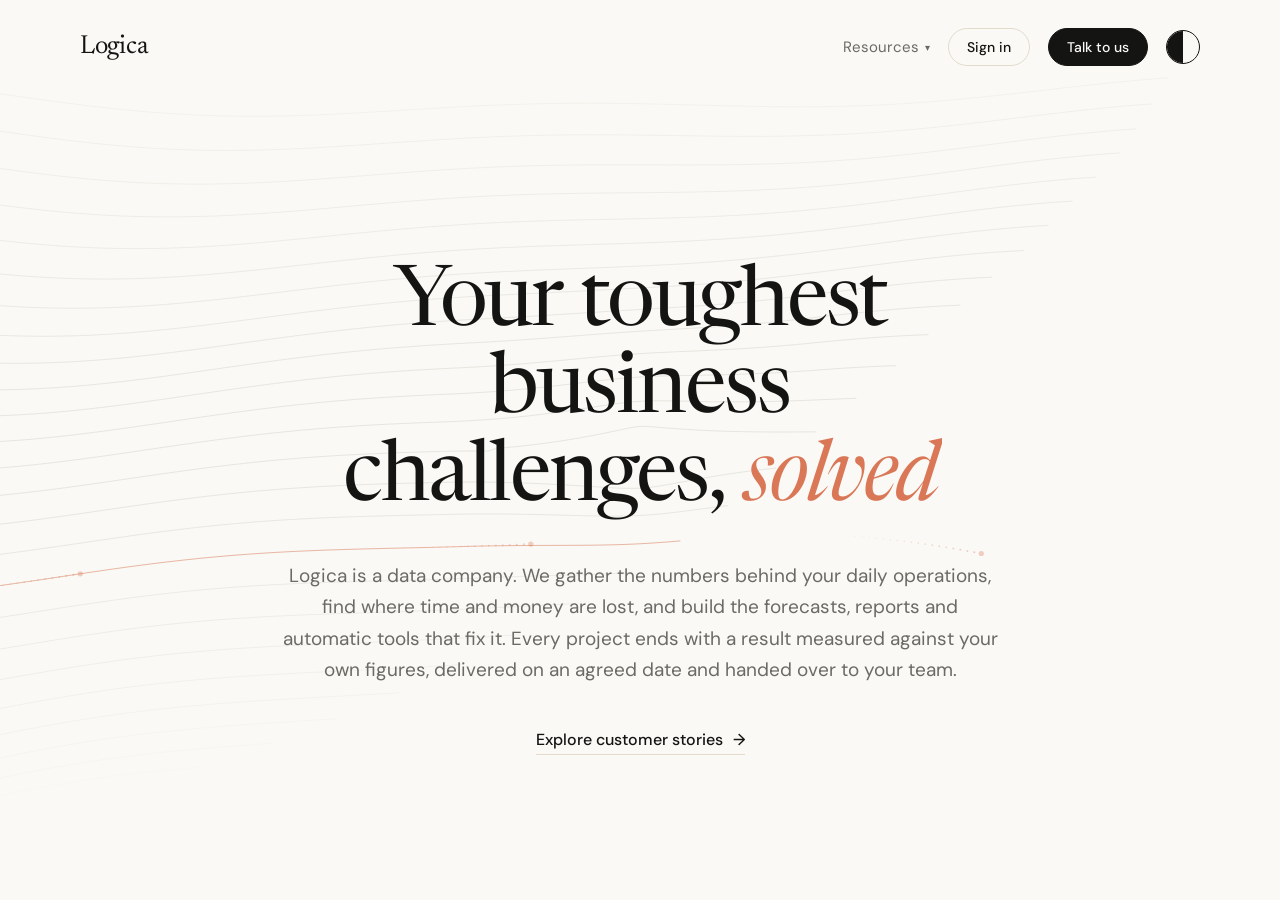
==== logica.html @ 99fadfc4 "temp" ====
<!doctype html><html><head><meta charset=utf8><meta name=viewport content="width=device-width,initial-scale=1,viewport-fit=cover"><style>:root{color-scheme:light;box-sizing:border-box;padding-top:env(safe-area-inset-top,0px);padding-bottom:env(safe-area-inset-bottom,0px)}html{scroll-padding-top:env(safe-area-inset-top,0px)}body{margin:0;padding:0;font:14px -apple-system,BlinkMacSystemFont,sans-serif;background:#fff;color:#000}img{max-width:100%}[hidden]:not([hidden=until-found i]){display:none!important}</style></head><body>
<title>Logica</title>
<meta name="claude:viewport-fit-sides" content="cover">
<link rel="stylesheet" href="https://fonts.googleapis.com/css2?family=DM+Sans:wght@400;500&family=Newsreader:ital,opsz,wght@0,6..72,400;1,6..72,400&display=swap">
<style>
/* Layout: quiet nav, three hash views (home, stories, resources), shared detail modal and contact modal over a wave-line canvas. */
:root{
  --bg:#faf9f5; --fg:#141413; --muted:#6b6a64; --line:#e3dacc; --accent:#d97757; --accent-fg:#faf9f5; --wave:#b0aea5; --card:#fffefb; --scrim:rgba(20,20,19,.45); --err:#b3402a;
  --serif:"Newsreader",Georgia,"Times New Roman",serif; --sans:"DM Sans",system-ui,-apple-system,"Segoe UI",sans-serif;
}
@media (prefers-color-scheme:dark){:root:not([data-theme="light"]){--bg:#141413;--fg:#faf9f5;--muted:#b0aea5;--line:#2e2d2a;--accent:#d97757;--accent-fg:#141413;--wave:#6b6a64;--card:#1b1a18;--scrim:rgba(0,0,0,.6);--err:#f08a70;color-scheme:dark}}
:root[data-theme="dark"]{--bg:#141413;--fg:#faf9f5;--muted:#b0aea5;--line:#2e2d2a;--accent:#d97757;--accent-fg:#141413;--wave:#6b6a64;--card:#1b1a18;--scrim:rgba(0,0,0,.6);--err:#f08a70;color-scheme:dark}
*{box-sizing:border-box}
body{background:var(--bg);color:var(--fg);font-family:var(--sans);min-height:100vh;position:relative;overflow-x:hidden;
  padding-left:max(16px,env(safe-area-inset-left,0px));padding-right:max(16px,env(safe-area-inset-right,0px));padding-block:0}
#bg{position:fixed;inset:0;width:100%;height:100%;z-index:0;pointer-events:none}
.wrap{position:relative;z-index:1;max-width:1120px;margin:0 auto}
nav{display:flex;align-items:center;gap:18px;padding-block:28px;position:relative;z-index:20}
.rw{position:relative}
.logo{font-family:var(--serif);font-size:26px;letter-spacing:-.01em;margin-right:auto;color:var(--fg);text-decoration:none}
.lnk{color:var(--muted);background:none;border:0;font:400 15px var(--sans);cursor:pointer;padding:6px 0;display:inline-flex;gap:6px;align-items:center;text-decoration:none;transition:color .2s}
.lnk:hover,.lnk[aria-expanded="true"]{color:var(--fg)}
.lnk i{font-style:normal;font-size:10px;transition:transform .2s}.lnk[aria-expanded="true"] i{transform:rotate(180deg)}
.menu{position:absolute;top:calc(100% + 12px);left:0;background:var(--card);border:1px solid var(--line);border-radius:12px;padding:8px;min-width:220px;z-index:5;box-shadow:0 12px 32px -12px var(--scrim)}
.menu button{display:block;width:100%;text-align:left;background:none;border:0;color:var(--fg);font:400 14px var(--sans);padding:10px 12px;border-radius:8px;cursor:pointer}
.menu button small{display:block;color:var(--muted);font-size:12px;margin-top:2px}
.menu button:hover{background:var(--line)}
.btn{font:500 14px var(--sans);padding:9px 18px;border-radius:999px;border:1px solid var(--line);color:var(--fg);background:transparent;text-decoration:none;transition:background .2s,border-color .2s,color .2s;cursor:pointer}
.btn:hover{border-color:var(--fg)}
.btn.fill{background:var(--fg);color:var(--bg);border-color:var(--fg)}
.btn.fill:hover{background:var(--accent);border-color:var(--accent);color:var(--accent-fg)}
#tg{width:34px;height:34px;border-radius:50%;border:1px solid var(--fg);background:transparent;cursor:pointer;position:relative;overflow:hidden;padding:0}
#tg::after{content:"";position:absolute;inset:0;background:var(--fg);clip-path:inset(0 50% 0 0)}
a:focus-visible,button:focus-visible,input:focus-visible,select:focus-visible,textarea:focus-visible{outline:2px solid var(--accent);outline-offset:3px}
.hero{display:flex;flex-direction:column;align-items:center;text-align:center;padding-block:clamp(72px,14vw,168px) clamp(72px,12vw,140px)}
h1{font-family:var(--serif);font-weight:400;font-size:clamp(40px,7vw,84px);line-height:1.04;letter-spacing:-.025em;margin:0;text-wrap:balance;max-width:14ch}
h1 em{color:var(--accent);font-style:italic}
p.lead{font-size:clamp(16px,1.6vw,19px);line-height:1.65;color:var(--muted);max-width:56ch;margin:36px 0 44px;text-wrap:pretty}
.cta{display:inline-flex;align-items:center;gap:10px;color:var(--fg);background:none;border:0;border-bottom:1px solid var(--line);font:500 16px var(--sans);padding:0 0 4px;cursor:pointer;transition:border-color .25s}
.cta span{display:inline-block;transition:transform .3s}
.cta:hover{border-color:var(--accent)}.cta:hover span{transform:translateX(6px)}
.rise{animation:rise .9s cubic-bezier(.2,.7,.2,1) both}
.d1{animation-delay:.1s}.d2{animation-delay:.25s}
@keyframes rise{from{opacity:0;transform:translateY(14px)}to{opacity:1;transform:none}}
.w{display:inline-block;overflow:hidden;vertical-align:top;padding:.04em .06em .14em;margin:-.04em -.06em -.14em}
.wi{display:inline-block;animation:wd 1.2s cubic-bezier(.16,.84,.2,1) both;animation-delay:calc(var(--i)*110ms + 200ms)}
@keyframes wd{from{transform:translateY(110%) rotate(2deg);filter:blur(8px);opacity:0}to{transform:none;filter:blur(0);opacity:1}}
.lead.rise{animation-duration:1.2s;animation-delay:.95s}.cta.rise{animation-duration:1.2s;animation-delay:1.25s}
nav{animation:fade 1.2s .1s both}
.view:not([hidden]) .eyebrow,.view:not([hidden]) .t,.view:not([hidden]) .sub,.view:not([hidden]) .chips{animation:rise .8s cubic-bezier(.16,.84,.2,1) both}
.view:not([hidden]) .t{animation-delay:.07s}.view:not([hidden]) .sub{animation-delay:.14s}.view:not([hidden]) .chips{animation-delay:.2s}
.view:not([hidden]) .card{animation:rise .8s cubic-bezier(.16,.84,.2,1) both}
.grid .card:nth-child(1){animation-delay:320ms}.grid .card:nth-child(2){animation-delay:390ms}.grid .card:nth-child(3){animation-delay:460ms}.grid .card:nth-child(4){animation-delay:530ms}.grid .card:nth-child(5){animation-delay:600ms}.grid .card:nth-child(6){animation-delay:670ms}.grid .card:nth-child(7){animation-delay:740ms}.grid .card:nth-child(8){animation-delay:810ms}
/* inner views */
.view{padding-block:clamp(32px,6vw,72px) 96px}
.view h2.t{font-family:var(--serif);font-weight:400;font-size:clamp(34px,5vw,56px);letter-spacing:-.02em;line-height:1.08;margin:0 0 14px;text-wrap:balance}
.view p.sub{color:var(--muted);max-width:60ch;line-height:1.65;margin:0 0 32px}
.eyebrow{font-size:12px;letter-spacing:.08em;text-transform:uppercase;color:var(--muted)}
.chips{display:flex;flex-wrap:wrap;gap:8px;margin-bottom:28px}
.chip{font:400 13px var(--sans);padding:7px 14px;border-radius:999px;border:1px solid var(--line);background:transparent;color:var(--muted);cursor:pointer;transition:all .2s}
.chip:hover{color:var(--fg);border-color:var(--fg)}
.chip[aria-pressed="true"]{background:var(--fg);color:var(--bg);border-color:var(--fg)}
.grid{display:grid;grid-template-columns:repeat(auto-fill,minmax(min(100%,300px),1fr));gap:16px}
.card{min-width:0;text-align:left;background:var(--card);border:1px solid var(--line);border-radius:14px;padding:24px;display:flex;flex-direction:column;gap:14px;cursor:pointer;color:var(--fg);font:inherit;transition:border-color .25s,transform .25s}
.card:hover{border-color:var(--accent);transform:translateY(-3px)}
.card h3{font-family:var(--serif);font-weight:400;font-size:23px;line-height:1.2;margin:0;letter-spacing:-.01em;text-wrap:balance}
.card p{margin:0;color:var(--muted);font-size:14px;line-height:1.6}
.card .m{margin-top:auto;display:flex;align-items:baseline;gap:8px;padding-top:6px;border-top:1px solid var(--line)}
.card .m b{font-family:var(--serif);font-weight:400;font-size:30px;color:var(--accent);font-variant-numeric:tabular-nums}
.card .m span{font-size:13px;color:var(--muted)}
.note{margin-top:28px;font-size:12px;color:var(--muted)}
.empty{color:var(--muted);padding:24px 0}
/* modals */
.ov{position:fixed;inset:0;z-index:50;background:var(--scrim);display:flex;align-items:center;justify-content:center;padding:max(16px,env(safe-area-inset-top,0px)) max(16px,env(safe-area-inset-right,0px)) max(16px,env(safe-area-inset-bottom,0px)) max(16px,env(safe-area-inset-left,0px));animation:fade .25s both}
@keyframes fade{from{opacity:0}to{opacity:1}}
.pn{background:var(--bg);border:1px solid var(--line);border-radius:18px;width:100%;max-width:640px;max-height:88vh;overflow-y:auto;padding:clamp(22px,4vw,40px);position:relative;animation:rise .45s cubic-bezier(.2,.7,.2,1) both}
.pn h2{font-family:var(--serif);font-weight:400;font-size:clamp(28px,4vw,38px);line-height:1.12;letter-spacing:-.02em;margin:10px 0 18px;text-wrap:balance;padding-right:36px}
.pn h4{margin:22px 0 6px;font:500 12px var(--sans);letter-spacing:.08em;text-transform:uppercase;color:var(--muted)}
.pn p{line-height:1.7;margin:0 0 10px;color:var(--fg);font-size:15px}
.x{position:absolute;top:16px;right:16px;width:34px;height:34px;border-radius:50%;border:1px solid var(--line);background:transparent;color:var(--fg);font-size:18px;line-height:1;cursor:pointer}
.x:hover{border-color:var(--fg)}
.stats{display:grid;grid-template-columns:repeat(auto-fit,minmax(130px,1fr));gap:12px;margin:20px 0 6px}
.stats div{border:1px solid var(--line);border-radius:12px;padding:14px}
.stats b{display:block;font-family:var(--serif);font-weight:400;font-size:30px;color:var(--accent)}
.stats span{font-size:12px;color:var(--muted)}
.ft{display:flex;flex-wrap:wrap;gap:10px;margin-top:26px}
form{display:grid;gap:16px;margin-top:8px}
.f{display:grid;gap:6px}
.f label{font-size:13px;color:var(--muted)}
.f input,.f select,.f textarea{font:400 15px var(--sans);color:var(--fg);background:var(--card);border:1px solid var(--line);border-radius:10px;padding:11px 12px;width:100%}
.f textarea{min-height:110px;resize:vertical}
.f .er{font-size:12px;color:var(--err);min-height:0}
.f[data-bad] input,.f[data-bad] textarea{border-color:var(--err)}
.row2{display:grid;grid-template-columns:1fr 1fr;gap:16px}
.ok{text-align:left}.ok .ref{font-variant-numeric:tabular-nums;color:var(--accent);font-family:var(--serif);font-size:22px}
@media (max-width:640px){.row2{grid-template-columns:1fr}nav{flex-wrap:wrap;gap:12px}.logo{width:100%}}
@media (prefers-reduced-motion:reduce){.rise,.pn,.ov,.wi,nav,.card,.view *{animation:none!important}.cta span,.card{transition:none}}
</style>
<canvas id="bg" aria-hidden="true"></canvas>
<div class="wrap">
  <nav>
    <a class="logo" href="#">Logica</a>
    <span class="rw"><button class="lnk" id="rs" type="button" aria-expanded="false" aria-controls="menu">Resources <i>▾</i></button><div class="menu" id="menu" hidden></div></span>
    <button class="btn" id="si" type="button">Sign in</button>
    <button class="btn fill" id="tk" type="button">Talk to us</button>
    <button id="tg" type="button" aria-label="Toggle theme"></button>
  </nav>

  <main class="hero" id="v-home">
    <h1><span class="w"><span class="wi" style="--i:0">Your</span></span> <span class="w"><span class="wi" style="--i:1">toughest</span></span> <span class="w"><span class="wi" style="--i:2">business</span></span> <span class="w"><span class="wi" style="--i:3">challenges,</span></span> <span class="w"><span class="wi" style="--i:4"><em>solved</em></span></span></h1>
    <p class="lead rise d1">Logica is a data company. We gather the numbers behind your daily operations, find where time and money are lost, and build the forecasts, reports and automatic tools that fix it. Every project ends with a result measured against your own figures, delivered on an agreed date and handed over to your team.</p>
    <button class="cta rise d2" id="go-st" type="button">Explore customer stories <span>→</span></button>
  </main>

  <section class="view" id="v-stories" hidden>
    <div class="eyebrow">Customer stories</div>
    <h2 class="t">Results we measured</h2>
    <p class="sub">Six projects, each built around one measurable result. Select a story to see the problem, what we did and the outcome.</p>
    <div class="chips" id="sc"></div>
    <div class="grid" id="sg"></div>
    <p class="note">Illustrative sample stories with fictional companies and figures.</p>
  </section>

  <section class="view" id="v-resources" hidden>
    <div class="eyebrow">Resources</div>
    <h2 class="t">Notes from our analysts</h2>
    <p class="sub">Short guides, methods and essays. Each takes a few minutes to read.</p>
    <div class="chips" id="rc"></div>
    <div class="grid" id="rg"></div>
    <p class="note">Illustrative sample content.</p>
  </section>
</div>
<div id="layer"></div>

<script>
(function(){
var $=function(s){return document.querySelector(s)};
var STORIES=[
{id:0,sec:"Retail",name:"Meridian Foods",title:"Fewer empty shelves across 120 stores",big:"38%",bl:"fewer stockouts",stats:[["38%","fewer stockouts"],["11 → 4","days from order to shelf"],["6 wks","to first working forecast"]],
 c:"Store managers ordered by habit. Popular items sold out on weekends while slow items expired in the back room.",
 a:"We analysed three years of sales for every store and product, built a forecast for each, and added a suggested order quantity to the screen managers already used.",
 r:"Stockouts fell by more than a third in the first quarter, and waste dropped on items with the shortest shelf life."},
{id:1,sec:"Logistics",name:"Harborline Freight",title:"Delivery routes planned in minutes",big:"92%",bl:"less planning time",stats:[["92%","less planning time"],["14%","fewer empty miles"],["3","depots on one plan"]],
 c:"Dispatchers rebuilt routes by hand each morning in spreadsheets, and each depot planned alone.",
 a:"We wrote a program that plans routes from driver hours, delivery windows and vehicle size, and shows dispatchers the reason for each choice.",
 r:"Plans are ready before the first driver clocks in. Dispatchers now spend that time on delays and changes."},
{id:2,sec:"Healthcare",name:"Northvale Clinics",title:"Shorter waits with the same staff",big:"27%",bl:"shorter median wait",stats:[["27%","shorter median wait"],["19%","fewer missed appointments"],["0","new hires"]],
 c:"Every appointment had the same length, but visits did not. One long visit delayed everyone after it.",
 a:"We measured how long each type of visit takes, set slot lengths to match, and sent reminders to the patients most likely to miss their appointment.",
 r:"Clinics ran closer to schedule and filled time that missed appointments used to waste."},
{id:3,sec:"Manufacturing",name:"Kestrel Components",title:"Warnings before machines stop",big:"41%",bl:"less unplanned downtime",stats:[["41%","less unplanned downtime"],["72 h","typical warning time"],["2","plants live"]],
 c:"Machines were serviced on a fixed calendar. Some broke between checks while healthy ones were opened early.",
 a:"We combined sensor readings with repair records to rank machines by chance of failure, and gave planners a new ranked list every week.",
 r:"Repairs moved into planned windows instead of happening in the middle of a shift."},
{id:4,sec:"Finance",name:"Lumen Credit",title:"Credit decisions in minutes, with reasons attached",big:"3 min",bl:"median decision time",stats:[["3 min","median decision time"],["22%","fewer early defaults"],["100%","decisions with a recorded reason"]],
 c:"Applications waited days for manual review, and reviewers could not always explain earlier decisions.",
 a:"We built a simple points system from past repayment data, sent unclear cases to reviewers with the reasons shown, and kept a record of every decision.",
 r:"Most applicants get an answer within minutes, and any decision can be traced to the data behind it."},
{id:5,sec:"Hospitality",name:"Orchard & Pine",title:"One forecast for nine kitchens",big:"31%",bl:"less food waste",stats:[["31%","less food waste"],["9","kitchens on one forecast"],["4 wks","to roll out"]],
 c:"Each kitchen prepared food by instinct. Quiet nights meant waste, and busy nights meant running out.",
 a:"We predicted guest numbers for each day and service from bookings, weather and local events, then turned them into prep lists chefs can change.",
 r:"Waste fell by almost a third and chefs kept the final say."}];
var RES=[
{id:0,type:"Guide",title:"How to find where a process loses time",time:"6 min",sum:"Measure the wait at every step, then fix the longest one first.",
 b:["Write down the result you want as a number with a date. A vague goal gives a vague answer.","List every step between the start and the result, and record how long work waits at each handoff. The longest wait is often not the one people expect.","Change one thing at the longest wait and measure again. If the result does not move, the delay is somewhere else."]},
{id:1,type:"Method",title:"How a fixed-price data project works",time:"5 min",sum:"What we agree before work starts, and what you receive at the end.",
 b:["Each project starts with one deliverable and a test for it, such as a forecast that stays within an agreed error, or a report that builds itself.","We set a price and a date for that deliverable and review progress at fixed points. Changes to the scope are priced separately and in writing.","At the end you own the code, the models and the documentation."]},
{id:2,type:"Insight",title:"Why many dashboards go unread",time:"4 min",sum:"A dashboard helps only when it is built for a specific decision.",
 b:["Ask which decision the dashboard changes and who makes it. If neither has a name, nobody will open it.","Start from the decision, list the two or three numbers it needs, and show only those. Put everything else in a separate table."]},
{id:3,type:"Guide",title:"A data checklist before any project",time:"7 min",sum:"Ten questions to answer before we build anything.",
 b:["Can you export the last 24 months of the data you care about, with dates? Does each source have one owner?","Do customers and products carry the same ID in every system? Mismatched IDs cause the most delays.","Which fields are typed in by hand? Check those first for errors."]},
{id:4,type:"Method",title:"Replacing the weekly spreadsheet report",time:"5 min",sum:"Turn a manual weekly report into one that updates itself and checks its own numbers.",
 b:["List every manual step in the current report, including copy and paste. Each step becomes a task with a check at the end.","Automate the data collection first, then the calculations, and the layout last. Run the old and new reports side by side for two weeks and compare the numbers."]},
{id:5,type:"Insight",title:"Measure forecast errors in money",time:"4 min",sum:"A percentage error hides what a wrong forecast costs.",
 b:["A 5% error on fresh food costs a different amount than a 5% error on hardware. Convert each error into currency.","Once an error has a price, you can decide how much extra accuracy is worth paying for."]}];
var SECS=["All"].concat(STORIES.map(function(s){return s.sec}));
var TYPES=["All","Guide","Method","Insight"];
var sf="All",rf="All",last=null;

function chips(el,list,cur,key){el.innerHTML=list.map(function(l){return '<button type="button" class="chip" data-'+key+'="'+l+'" aria-pressed="'+(l===cur)+'">'+(l==="All"?"All":l)+(key==="t"&&l!=="All"?"s":"")+'</button>'}).join("")}
function drawStories(){
  chips($("#sc"),SECS,sf,"s");
  var l=STORIES.filter(function(s){return sf==="All"||s.sec===sf});
  $("#sg").innerHTML=l.map(function(s){return '<button type="button" class="card" data-open="s'+s.id+'"><div class="eyebrow">'+s.sec+' · '+s.name+'</div><h3>'+s.title+'</h3><div class="m"><b>'+s.big+'</b><span>'+s.bl+'</span></div></button>'}).join("");
}
function drawRes(){
  chips($("#rc"),TYPES,rf,"t");
  var l=RES.filter(function(r){return rf==="All"||r.type===rf});
  $("#rg").innerHTML=l.length?l.map(function(r){return '<button type="button" class="card" data-open="r'+r.id+'"><div class="eyebrow">'+r.type+' · '+r.time+' read</div><h3>'+r.title+'</h3><p>'+r.sum+'</p></button>'}).join(""):'<div class="empty">Nothing here yet.</div>';
}
function route(){
  var h=location.hash.slice(1);
  $("#v-home").hidden=h==="stories"||h==="resources";
  $("#v-stories").hidden=h!=="stories";
  $("#v-resources").hidden=h!=="resources";
  if(h==="stories")drawStories();if(h==="resources")drawRes();
  window.scrollTo(0,0);
}
addEventListener("hashchange",route);

/* menu */
var menu=$("#menu"),rs=$("#rs");
menu.innerHTML=[["Customer stories","Results from past projects","stories"],["Guides","Step-by-step instructions","Guide"],["Methods","How our projects run","Method"],["Insights","Short essays","Insight"],["All resources","Browse everything","All"]].map(function(m){return '<button type="button" data-m="'+m[2]+'">'+m[0]+'<small>'+m[1]+'</small></button>'}).join("");
function closeMenu(){menu.hidden=true;rs.setAttribute("aria-expanded","false")}
rs.addEventListener("click",function(e){e.stopPropagation();var o=menu.hidden;menu.hidden=!o;rs.setAttribute("aria-expanded",String(o))});
menu.addEventListener("click",function(e){var b=e.target.closest("[data-m]");if(!b)return;var v=b.dataset.m;closeMenu();
  if(v==="stories"){sf="All";location.hash="stories"}else{rf=v;if(location.hash==="#resources")drawRes();location.hash="resources"}});
document.addEventListener("click",function(e){if(!menu.hidden&&!menu.contains(e.target))closeMenu()});

/* modal helpers */
function close(){$("#layer").innerHTML="";document.body.style.overflow="";if(last&&last.focus)last.focus()}
function modal(html){last=document.activeElement;var L=$("#layer");L.innerHTML='<div class="ov" role="dialog" aria-modal="true"><div class="pn">'+'<button type="button" class="x" aria-label="Close">×</button>'+html+'</div></div>';document.body.style.overflow="hidden";L.querySelector(".x").focus();
  L.querySelector(".ov").addEventListener("click",function(e){if(e.target===this||e.target.closest(".x"))close()})}
addEventListener("keydown",function(e){if(e.key==="Escape"){close();closeMenu()}});

function detail(k){
  var s=k[0]==="s",i=+k.slice(1),d=s?STORIES[i]:RES[i],h;
  if(s){h='<div class="eyebrow">'+d.sec+' · '+d.name+'</div><h2>'+d.title+'</h2><div class="stats">'+d.stats.map(function(x){return '<div><b>'+x[0]+'</b><span>'+x[1]+'</span></div>'}).join("")+'</div><h4>Problem</h4><p>'+d.c+'</p><h4>What we did</h4><p>'+d.a+'</p><h4>Outcome</h4><p>'+d.r+'</p><p class="note">Illustrative sample story.</p>';}
  else{h='<div class="eyebrow">'+d.type+' · '+d.time+' read</div><h2>'+d.title+'</h2>'+d.b.map(function(p){return '<p>'+p+'</p>'}).join("")+'<p class="note">Illustrative sample content.</p>';}
  h+='<div class="ft"><button type="button" class="btn fill" data-talk="'+(s?d.sec:"")+'">'+(s?"Discuss a similar problem":"Talk to an analyst")+'</button></div>';
  modal(h);
}
function talk(area){
  var opts=["Operations and delivery","Forecasts and planning","Reports and automation","Risk and credit","Something else"];
  var map={Retail:1,Logistics:0,Healthcare:0,Manufacturing:0,Finance:3,Hospitality:1};
  var pre=area&&map[area]!==undefined?map[area]:-1;
  modal('<div class="eyebrow">Talk to us</div><h2>Tell us about the problem</h2><form id="tf" novalidate>'+
   '<div class="row2"><div class="f"><label for="n">Name</label><input id="n" autocomplete="name"><div class="er"></div></div><div class="f"><label for="e">Work email</label><input id="e" type="email" autocomplete="email"><div class="er"></div></div></div>'+
   '<div class="row2"><div class="f"><label for="c">Company</label><input id="c" autocomplete="organization"></div><div class="f"><label for="a">Area</label><select id="a">'+opts.map(function(o,j){return '<option'+(j===pre?' selected':'')+'>'+o+'</option>'}).join("")+'</select></div></div>'+
   '<div class="f"><label for="m">What do you want to fix?</label><textarea id="m"></textarea><div class="er"></div></div>'+
   '<div class="ft" style="margin:0"><button class="btn fill" type="submit">Send request</button></div></form>');
  $("#n").focus();
  $("#tf").addEventListener("submit",function(e){
    e.preventDefault();var ok=true;
    function chk(id,t,msg){var f=$("#"+id).closest(".f"),bad=!t($("#"+id).value.trim());if(bad)ok=false;if(bad){f.setAttribute("data-bad","");f.querySelector(".er").textContent=msg}else{f.removeAttribute("data-bad");f.querySelector(".er").textContent=""}}
    chk("n",function(v){return v.length>1},"Enter your name.");
    chk("e",function(v){return /^[^\s@]+@[^\s@]+\.[^\s@]{2,}$/.test(v)},"Enter a valid email address.");
    chk("m",function(v){return v.length>=10},"Add a sentence or two so we can prepare.");
    if(!ok)return;
    var nm=$("#n").value.trim().split(" ")[0],ref="LG-"+(1000+Math.floor(Math.random()*9000));
    $(".pn").innerHTML='<button type="button" class="x" aria-label="Close">×</button><div class="ok"><div class="eyebrow">Request logged</div><h2>Thank you, '+nm.replace(/[<>&]/g,"")+'.</h2><p>A data analyst will reply within one business day with two or three questions and a proposed first deliverable.</p><p class="ref">Reference '+ref+'</p><p class="note">This is a demo page. Nothing was transmitted.</p><div class="ft"><button type="button" class="btn" data-close>Close</button></div></div>';
    $(".x").focus();
  });
}
document.addEventListener("click",function(e){
  var t=e.target;
  var o=t.closest("[data-open]");if(o)return detail(o.dataset.open);
  var tk=t.closest("[data-talk]");if(tk)return talk(tk.dataset.talk);
  if(t.closest("[data-close]"))return close();
  var s=t.closest("[data-s]");if(s){sf=s.dataset.s;return drawStories()}
  var ty=t.closest("[data-t]");if(ty){rf=ty.dataset.t;return drawRes()}
});
$("#tk").addEventListener("click",function(){talk("")});
$("#si").addEventListener("click",function(e){e.preventDefault()});
$("#go-st").addEventListener("click",function(){sf="All";location.hash="stories"});

/* background */
var c=$("#bg"),x=c.getContext("2d"),W,H,dpr,mx=-1e3,my=-1e3,col="#b0aea5",acc="#d97757",f=0;
var rm=matchMedia("(prefers-reduced-motion:reduce)").matches;
function size(){dpr=Math.min(devicePixelRatio||1,2);W=innerWidth;H=innerHeight;c.width=W*dpr;c.height=H*dpr;x.setTransform(dpr,0,0,dpr,0,0)}
function cols(){var s=getComputedStyle(document.documentElement);col=s.getPropertyValue("--wave").trim()||col;acc=s.getPropertyValue("--accent").trim()||acc}
addEventListener("resize",size);addEventListener("pointermove",function(e){mx=e.clientX;my=e.clientY});
var N=26,sx=-1e3,sy=-1e3,t0=null,HOT=16;
function ez(v){v=Math.max(0,Math.min(1,v));return 1-Math.pow(1-v,3)}
function yAt(i,px,t,k,par){
  return H*(.1+.82*k)+Math.sin(px*.0035+t*.00016+k*3.2+par)*(16+38*k)+Math.sin(px*.009-t*.0001+k*5)*8+Math.sin(px*.0016+t*.00007+k*9)*(10+14*k)}
function draw(t){
  if(t0===null)t0=t;var e=t-t0;
  if(f++%30===0)cols();
  if(mx<-900){sx=W/2;sy=H/2}else{sx+=(mx-sx)*.05;sy+=(my-sy)*.05}
  var par=(sx/W-.5)*1.2,off=(sy/H-.5)*26;
  x.clearRect(0,0,W,H);x.lineWidth=1;x.lineCap="round";
  for(var i=0;i<N;i++){
    var k=i/(N-1),hot=i===HOT,r=ez((e-i*55)/2600),len=W*r;if(r<=0)continue;
    x.beginPath();x.strokeStyle=hot?acc:col;
    x.globalAlpha=(hot?.6:.1+.16*Math.sin(k*3.14))*Math.min(1,r*1.6);
    for(var px=0;px<=len;px+=8){
      var y=yAt(i,px,t,k,par*k*2)+off*(k-.5);
      var dx=px-sx,dy=y-sy,d=Math.sqrt(dx*dx+dy*dy);
      if(d<200){var q=1-d/200;y+=q*q*(dy>0?1:-1)*18}
      px?x.lineTo(px,y):x.moveTo(px,y);
    }
    x.stroke();
  }
  /* signals travelling along the accent line */
  var hk=HOT/(N-1);
  for(var n=0;n<3;n++){
    var ph=((t*.00004*(1+n*.35)+n*.33)%1),hx=ph*W;
    for(var j=0;j<26;j++){
      var tx=hx-j*7;if(tx<0)break;
      var ty=yAt(HOT,tx,t,hk,par*hk*2)+off*(hk-.5);
      x.globalAlpha=Math.min(1,e/3000)*(1-j/26)*.7;x.fillStyle=acc;
      x.beginPath();x.arc(tx,ty,j?1.1*(1-j/34):2.6,0,6.283);x.fill();
    }
  }
  x.globalAlpha=1;
  if(!rm)requestAnimationFrame(draw);
}
size();cols();requestAnimationFrame(draw);
$("#tg").addEventListener("click",function(){
  var r=document.documentElement,d=r.getAttribute("data-theme")||(matchMedia("(prefers-color-scheme:dark)").matches?"dark":"light");
  r.setAttribute("data-theme",d==="dark"?"light":"dark");setTimeout(cols,30);if(rm)requestAnimationFrame(draw);
});
route();
})();
</script>

</body></html>
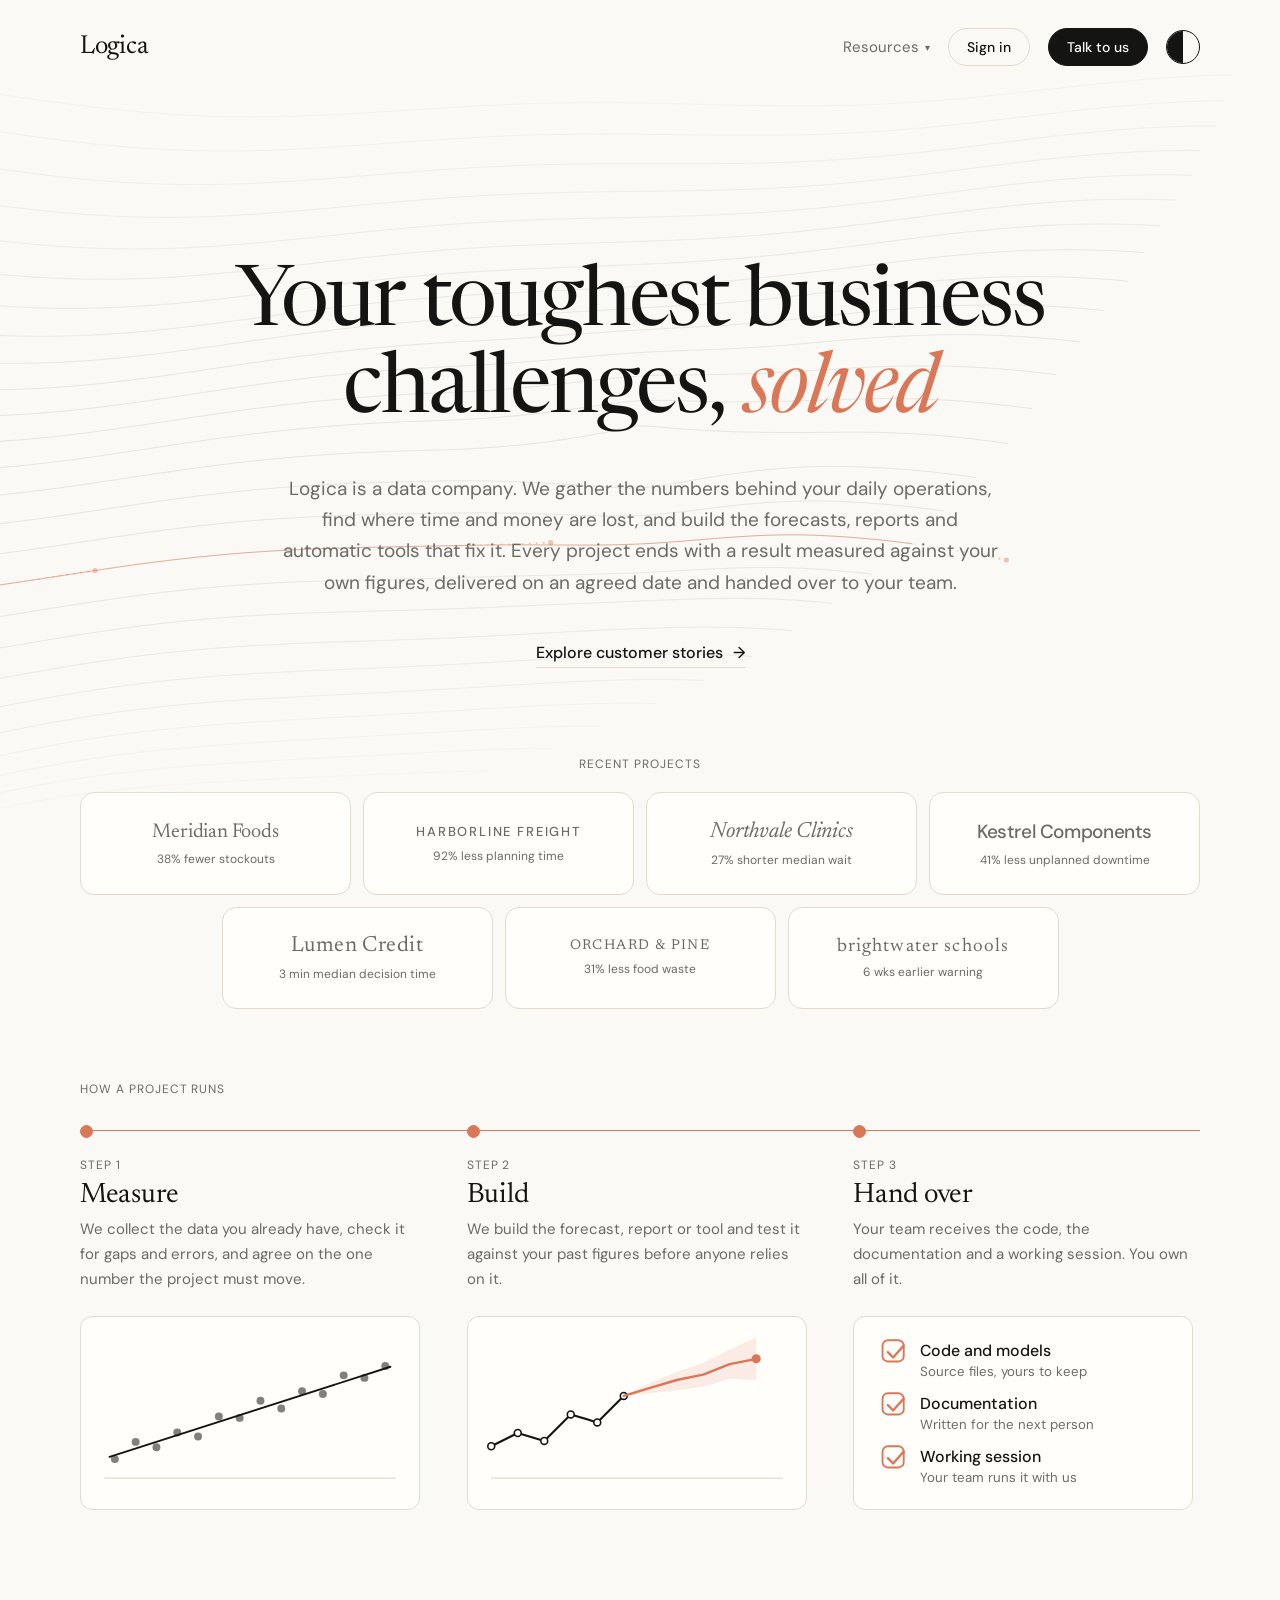
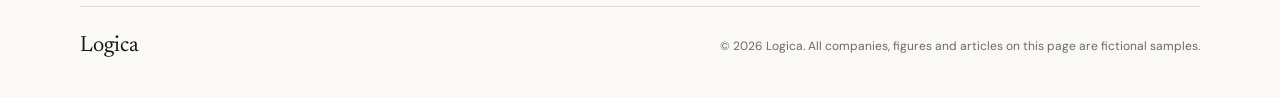
==== commit 1fe3d100: "temp" ====
--- a/logica.html
+++ b/logica.html
@@ -5,18 +5,18 @@
 <style>
 /* Layout: quiet nav, three hash views (home, stories, resources), shared detail modal and contact modal over a wave-line canvas. */
 :root{
-  --bg:#faf9f5; --fg:#141413; --muted:#6b6a64; --line:#e3dacc; --accent:#d97757; --accent-fg:#faf9f5; --wave:#b0aea5; --card:#fffefb; --scrim:rgba(20,20,19,.45); --err:#b3402a;
+  --bg:#faf9f5; --fg:#141413; --muted:#6b6a64; --line:#e3dacc; --accent:#d97757; --accent-fg:#141413; --acc-t:#b5502d; --wave:#b0aea5; --card:#fffefb; --scrim:rgba(20,20,19,.45); --err:#b3402a;
   --serif:"Newsreader",Georgia,"Times New Roman",serif; --sans:"DM Sans",system-ui,-apple-system,"Segoe UI",sans-serif;
 }
-@media (prefers-color-scheme:dark){:root:not([data-theme="light"]){--bg:#141413;--fg:#faf9f5;--muted:#b0aea5;--line:#2e2d2a;--accent:#d97757;--accent-fg:#141413;--wave:#6b6a64;--card:#1b1a18;--scrim:rgba(0,0,0,.6);--err:#f08a70;color-scheme:dark}}
-:root[data-theme="dark"]{--bg:#141413;--fg:#faf9f5;--muted:#b0aea5;--line:#2e2d2a;--accent:#d97757;--accent-fg:#141413;--wave:#6b6a64;--card:#1b1a18;--scrim:rgba(0,0,0,.6);--err:#f08a70;color-scheme:dark}
+@media (prefers-color-scheme:dark){:root:not([data-theme="light"]){--bg:#141413;--fg:#faf9f5;--muted:#b0aea5;--line:#2e2d2a;--accent:#d97757;--accent-fg:#141413;--acc-t:#e08a6c;--wave:#6b6a64;--card:#1b1a18;--scrim:rgba(0,0,0,.6);--err:#f08a70;color-scheme:dark}}
+:root[data-theme="dark"]{--bg:#141413;--fg:#faf9f5;--muted:#b0aea5;--line:#2e2d2a;--accent:#d97757;--accent-fg:#141413;--acc-t:#e08a6c;--wave:#6b6a64;--card:#1b1a18;--scrim:rgba(0,0,0,.6);--err:#f08a70;color-scheme:dark}
 *{box-sizing:border-box}
 body{background:var(--bg);color:var(--fg);font-family:var(--sans);min-height:100vh;position:relative;overflow-x:hidden;
   padding-left:max(16px,env(safe-area-inset-left,0px));padding-right:max(16px,env(safe-area-inset-right,0px));padding-block:0}
 #bg{position:fixed;inset:0;width:100%;height:100%;z-index:0;pointer-events:none}
 .wrap{position:relative;z-index:1;max-width:1120px;margin:0 auto}
 nav{display:flex;align-items:center;gap:18px;padding-block:28px;position:relative;z-index:20}
-.rw{position:relative}
+.mn{position:relative}
 .logo{font-family:var(--serif);font-size:26px;letter-spacing:-.01em;margin-right:auto;color:var(--fg);text-decoration:none}
 .lnk{color:var(--muted);background:none;border:0;font:400 15px var(--sans);cursor:pointer;padding:6px 0;display:inline-flex;gap:6px;align-items:center;text-decoration:none;transition:color .2s}
 .lnk:hover,.lnk[aria-expanded="true"]{color:var(--fg)}
@@ -32,29 +32,98 @@
 #tg{width:34px;height:34px;border-radius:50%;border:1px solid var(--fg);background:transparent;cursor:pointer;position:relative;overflow:hidden;padding:0}
 #tg::after{content:"";position:absolute;inset:0;background:var(--fg);clip-path:inset(0 50% 0 0)}
 a:focus-visible,button:focus-visible,input:focus-visible,select:focus-visible,textarea:focus-visible{outline:2px solid var(--accent);outline-offset:3px}
-.hero{display:flex;flex-direction:column;align-items:center;text-align:center;padding-block:clamp(72px,14vw,168px) clamp(72px,12vw,140px)}
-h1{font-family:var(--serif);font-weight:400;font-size:clamp(40px,7vw,84px);line-height:1.04;letter-spacing:-.025em;margin:0;text-wrap:balance;max-width:14ch}
+.hero{display:flex;flex-direction:column;align-items:center;text-align:center;padding-block:clamp(72px,14vw,168px) clamp(48px,8vw,88px)}
+h1{font-family:var(--serif);font-weight:400;font-size:clamp(40px,7vw,84px);line-height:1.04;letter-spacing:-.025em;margin:0;text-wrap:balance;max-width:22ch}
 h1 em{color:var(--accent);font-style:italic}
 p.lead{font-size:clamp(16px,1.6vw,19px);line-height:1.65;color:var(--muted);max-width:56ch;margin:36px 0 44px;text-wrap:pretty}
 .cta{display:inline-flex;align-items:center;gap:10px;color:var(--fg);background:none;border:0;border-bottom:1px solid var(--line);font:500 16px var(--sans);padding:0 0 4px;cursor:pointer;transition:border-color .25s}
 .cta span{display:inline-block;transition:transform .3s}
 .cta:hover{border-color:var(--accent)}.cta:hover span{transform:translateX(6px)}
-.rise{animation:rise .9s cubic-bezier(.2,.7,.2,1) both}
+.rise{animation:rise .9s cubic-bezier(.2,.7,.2,1) backwards}
 .d1{animation-delay:.1s}.d2{animation-delay:.25s}
 @keyframes rise{from{opacity:0;transform:translateY(14px)}to{opacity:1;transform:none}}
-.w{display:inline-block;overflow:hidden;vertical-align:top;padding:.04em .06em .14em;margin:-.04em -.06em -.14em}
-.wi{display:inline-block;animation:wd 1.2s cubic-bezier(.16,.84,.2,1) both;animation-delay:calc(var(--i)*110ms + 200ms)}
+.w{display:inline-block;overflow:hidden;vertical-align:top;padding:.06em .14em .16em;margin:-.06em -.14em -.16em}
+.wi{display:inline-block;animation:wd 1.2s cubic-bezier(.16,.84,.2,1) backwards;animation-delay:calc(var(--i)*110ms + 200ms)}
 @keyframes wd{from{transform:translateY(110%) rotate(2deg);filter:blur(8px);opacity:0}to{transform:none;filter:blur(0);opacity:1}}
 .lead.rise{animation-duration:1.2s;animation-delay:.95s}.cta.rise{animation-duration:1.2s;animation-delay:1.25s}
-nav{animation:fade 1.2s .1s both}
+nav{animation:fade 1.2s .1s backwards}
 .view:not([hidden]) .eyebrow,.view:not([hidden]) .t,.view:not([hidden]) .sub,.view:not([hidden]) .chips{animation:rise .8s cubic-bezier(.16,.84,.2,1) both}
 .view:not([hidden]) .t{animation-delay:.07s}.view:not([hidden]) .sub{animation-delay:.14s}.view:not([hidden]) .chips{animation-delay:.2s}
-.view:not([hidden]) .card{animation:rise .8s cubic-bezier(.16,.84,.2,1) both}
+.view:not([hidden]) .card{animation:rise .8s cubic-bezier(.16,.84,.2,1) backwards}
 .grid .card:nth-child(1){animation-delay:320ms}.grid .card:nth-child(2){animation-delay:390ms}.grid .card:nth-child(3){animation-delay:460ms}.grid .card:nth-child(4){animation-delay:530ms}.grid .card:nth-child(5){animation-delay:600ms}.grid .card:nth-child(6){animation-delay:670ms}.grid .card:nth-child(7){animation-delay:740ms}.grid .card:nth-child(8){animation-delay:810ms}
+::selection{background:var(--accent);color:var(--accent-fg)}
+.clients{padding-bottom:72px;animation:rise 1.2s 1.6s cubic-bezier(.16,.84,.2,1) backwards}
+.lab{font-size:12px;letter-spacing:.08em;text-transform:uppercase;color:var(--muted);text-align:center;margin-bottom:20px}
+.cl{display:flex;flex-wrap:wrap;justify-content:center;gap:12px}
+.cl button{flex:0 1 calc(25% - 9px);background:var(--card);border:1px solid var(--line);border-radius:14px;padding:26px 12px;display:flex;flex-direction:column;align-items:center;justify-content:center;gap:8px;color:var(--muted);cursor:pointer;transition:color .25s,border-color .25s,transform .25s;font:inherit}
+.cl button:hover{color:var(--fg);border-color:var(--accent);transform:translateY(-2px)}
+.cl .wm{font-size:20px;line-height:1.1;text-align:center;font-family:var(--serif);letter-spacing:-.01em}
+.cl button:nth-child(2) .wm{font:500 13px var(--sans);letter-spacing:.14em;text-transform:uppercase}
+.cl button:nth-child(3) .wm{font-style:italic;font-size:22px}
+.cl button:nth-child(4) .wm{font:500 19px var(--sans);letter-spacing:-.02em}
+.cl button:nth-child(5) .wm{font-size:22px;letter-spacing:.02em}
+.cl button:nth-child(6) .wm{font:400 14px var(--serif);letter-spacing:.1em;text-transform:uppercase}
+.cl button:nth-child(7) .wm{font:400 19px var(--serif);letter-spacing:.06em;text-transform:lowercase}
+@media (max-width:980px){.cl button{flex-basis:calc(33.333% - 8px)}}
+@media (max-width:640px){.cl button{flex-basis:calc(50% - 6px)}}
+.cl small{font-size:12px;color:var(--muted);transition:color .25s}.cl button:hover small{color:var(--acc-t)}
+.steps{padding-bottom:96px}
+.steps .sh{margin-bottom:28px}
+.track{position:relative;display:grid;grid-template-columns:repeat(auto-fit,minmax(min(100%,260px),1fr));gap:40px}
+.rail{position:absolute;left:5px;right:0;top:5px;height:1px;background:var(--line)}
+.rail i{position:absolute;left:0;top:0;height:1px;background:var(--accent);width:100%;transition:width 1.1s cubic-bezier(.6,0,.2,1)}
+.arm .rail i{width:0}
+.track.stack .rail{display:none}
+.stp{position:relative;padding-top:32px;transition:opacity .7s}
+.stp::before{content:"";position:absolute;left:0;top:0;width:11px;height:11px;border-radius:50%;border:1px solid var(--accent);background:var(--accent);transition:background .5s,border-color .5s}
+.arm .stp:not(.on)::before{background:var(--bg);border-color:var(--line)}
+.arm .stp:not(.on){opacity:.4}
+.arm .stp.on .eyebrow{color:var(--acc-t)}
+.stp h3{font-family:var(--serif);font-weight:400;font-size:28px;margin:8px 0;letter-spacing:-.01em}
+.stp p{color:var(--muted);line-height:1.65;font-size:15px;margin:0;max-width:34ch}
+.viz{margin-top:24px;max-width:340px;border:1px solid var(--line);border-radius:12px;background:var(--card);padding:10px}
+.viz svg{display:block;width:100%;height:auto;overflow:hidden}
+.viz svg *{transform-box:fill-box;transform-origin:center}
+.ax{stroke:var(--line);stroke-width:1}
+.g1{fill:var(--muted);--o:.85;opacity:.85}.bd{fill:var(--accent);opacity:0}
+.tl,.hl,.fl,.ck{fill:none;stroke-linecap:round;stroke-linejoin:round}
+.tl{stroke:var(--fg);stroke-width:1.4}.hl{stroke:var(--fg);stroke-width:1.6}.fl{stroke:var(--accent);stroke-width:1.8}
+.bn{fill:var(--accent);opacity:.14;transform-origin:left center!important}
+.hp{fill:var(--card);stroke:var(--fg);stroke-width:1.2}
+.ed{fill:var(--accent)}.rng{fill:none;stroke:var(--accent);stroke-width:1;opacity:0}
+.sc{opacity:0}
+.cb{fill:none;stroke:var(--accent);stroke-width:1.4}.ck{stroke:var(--accent);stroke-width:1.8}
+.lb{font:500 12px var(--sans);fill:var(--fg)}.dt{font:400 10px var(--sans);fill:var(--muted)}
+.play .g1{animation:pop .5s cubic-bezier(.2,.8,.2,1) calc(var(--i)*45ms) both}
+.play .bd{animation:pop .5s cubic-bezier(.2,.8,.2,1) calc(var(--i)*45ms) both,vanish .5s ease-in var(--vd) forwards}
+.play .sc{animation:scan 1.3s cubic-bezier(.5,0,.5,1) 1s both}
+.play .tl{stroke-dasharray:1;animation:draw 1s ease-out 2.1s both}
+.play .hp{animation:pop .4s cubic-bezier(.2,.8,.2,1) calc(var(--i)*110ms) both}
+.play .hl{stroke-dasharray:1;animation:draw 1s ease-out .2s both}
+.play .fl{stroke-dasharray:1;animation:draw 1s ease-out 1.2s both}
+.play .bn{animation:band .8s ease-out 2s both}
+.play .ed{animation:pop .4s cubic-bezier(.2,.8,.2,1) 2.1s both}
+.play .rng{animation:ring 1.2s ease-out 2.3s both}
+.play .rw{animation:rowin .5s ease-out calc(var(--i)*600ms) both}
+.play .cb{animation:boxon .3s calc(var(--i)*600ms + 350ms) both}
+.play .ck{stroke-dasharray:1;animation:draw .4s ease-out calc(var(--i)*600ms + 400ms) both}
+@keyframes pop{from{opacity:0;transform:scale(.2)}to{opacity:var(--o,1);transform:scale(1)}}
+@keyframes vanish{from{opacity:1;transform:scale(1)}to{opacity:0;transform:scale(0)}}
+@keyframes scan{0%{transform:translateX(-30px);opacity:0}10%,90%{opacity:1}100%{transform:translateX(250px);opacity:0}}
+@keyframes draw{from{stroke-dashoffset:1}to{stroke-dashoffset:0}}
+@keyframes band{from{opacity:0;transform:scaleX(.15)}to{opacity:.14;transform:scaleX(1)}}
+@keyframes ring{from{opacity:.7;transform:scale(.4)}to{opacity:0;transform:scale(2.6)}}
+@keyframes rowin{from{opacity:0;transform:translateX(10px)}to{opacity:1;transform:none}}
+@keyframes boxon{from{stroke:var(--line)}to{stroke:var(--accent)}}
+.foot{display:flex;flex-wrap:wrap;align-items:center;gap:12px 28px;border-top:1px solid var(--line);padding-block:28px 40px}
+.foot .logo{margin-right:auto;font-size:22px}
+.fn{font-size:12px;color:var(--muted)}
+.card span{display:block}
 /* inner views */
 .view{padding-block:clamp(32px,6vw,72px) 96px}
 .view h2.t{font-family:var(--serif);font-weight:400;font-size:clamp(34px,5vw,56px);letter-spacing:-.02em;line-height:1.08;margin:0 0 14px;text-wrap:balance}
 .view p.sub{color:var(--muted);max-width:60ch;line-height:1.65;margin:0 0 32px}
+.eyebrow a{color:inherit;text-decoration:none}.eyebrow a:hover{color:var(--fg)}
 .eyebrow{font-size:12px;letter-spacing:.08em;text-transform:uppercase;color:var(--muted)}
 .chips{display:flex;flex-wrap:wrap;gap:8px;margin-bottom:28px}
 .chip{font:400 13px var(--sans);padding:7px 14px;border-radius:999px;border:1px solid var(--line);background:transparent;color:var(--muted);cursor:pointer;transition:all .2s}
@@ -63,17 +132,17 @@
 .grid{display:grid;grid-template-columns:repeat(auto-fill,minmax(min(100%,300px),1fr));gap:16px}
 .card{min-width:0;text-align:left;background:var(--card);border:1px solid var(--line);border-radius:14px;padding:24px;display:flex;flex-direction:column;gap:14px;cursor:pointer;color:var(--fg);font:inherit;transition:border-color .25s,transform .25s}
 .card:hover{border-color:var(--accent);transform:translateY(-3px)}
-.card h3{font-family:var(--serif);font-weight:400;font-size:23px;line-height:1.2;margin:0;letter-spacing:-.01em;text-wrap:balance}
-.card p{margin:0;color:var(--muted);font-size:14px;line-height:1.6}
+.card .h3{font-family:var(--serif);font-weight:400;font-size:23px;line-height:1.2;margin:0;letter-spacing:-.01em;text-wrap:balance}
+.card .p{margin:0;color:var(--muted);font-size:14px;line-height:1.6}
 .card .m{margin-top:auto;display:flex;align-items:baseline;gap:8px;padding-top:6px;border-top:1px solid var(--line)}
 .card .m b{font-family:var(--serif);font-weight:400;font-size:30px;color:var(--accent);font-variant-numeric:tabular-nums}
 .card .m span{font-size:13px;color:var(--muted)}
 .note{margin-top:28px;font-size:12px;color:var(--muted)}
 .empty{color:var(--muted);padding:24px 0}
 /* modals */
-.ov{position:fixed;inset:0;z-index:50;background:var(--scrim);display:flex;align-items:center;justify-content:center;padding:max(16px,env(safe-area-inset-top,0px)) max(16px,env(safe-area-inset-right,0px)) max(16px,env(safe-area-inset-bottom,0px)) max(16px,env(safe-area-inset-left,0px));animation:fade .25s both}
+.ov{position:fixed;inset:0;z-index:50;background:var(--scrim);display:flex;align-items:center;justify-content:center;padding:max(16px,env(safe-area-inset-top,0px)) max(16px,env(safe-area-inset-right,0px)) max(16px,env(safe-area-inset-bottom,0px)) max(16px,env(safe-area-inset-left,0px));animation:fade .25s backwards}
 @keyframes fade{from{opacity:0}to{opacity:1}}
-.pn{background:var(--bg);border:1px solid var(--line);border-radius:18px;width:100%;max-width:640px;max-height:88vh;overflow-y:auto;padding:clamp(22px,4vw,40px);position:relative;animation:rise .45s cubic-bezier(.2,.7,.2,1) both}
+.pn{background:var(--bg);border:1px solid var(--line);border-radius:18px;width:100%;max-width:640px;max-height:88vh;max-height:88dvh;overflow-y:auto;padding:clamp(22px,4vw,40px);position:relative;animation:rise .45s cubic-bezier(.2,.7,.2,1) backwards}
 .pn h2{font-family:var(--serif);font-weight:400;font-size:clamp(28px,4vw,38px);line-height:1.12;letter-spacing:-.02em;margin:10px 0 18px;text-wrap:balance;padding-right:36px}
 .pn h4{margin:22px 0 6px;font:500 12px var(--sans);letter-spacing:.08em;text-transform:uppercase;color:var(--muted)}
 .pn p{line-height:1.7;margin:0 0 10px;color:var(--fg);font-size:15px}
@@ -94,41 +163,60 @@
 .row2{display:grid;grid-template-columns:1fr 1fr;gap:16px}
 .ok{text-align:left}.ok .ref{font-variant-numeric:tabular-nums;color:var(--accent);font-family:var(--serif);font-size:22px}
 @media (max-width:640px){.row2{grid-template-columns:1fr}nav{flex-wrap:wrap;gap:12px}.logo{width:100%}}
-@media (prefers-reduced-motion:reduce){.rise,.pn,.ov,.wi,nav,.card,.view *{animation:none!important}.cta span,.card{transition:none}}
+@media (prefers-reduced-motion:reduce){.rise,.pn,.ov,.wi,nav,.card,.clients,.view *{animation:none!important}.cta span,.card{transition:none}}
 </style>
 <canvas id="bg" aria-hidden="true"></canvas>
 <div class="wrap">
   <nav>
     <a class="logo" href="#">Logica</a>
-    <span class="rw"><button class="lnk" id="rs" type="button" aria-expanded="false" aria-controls="menu">Resources <i>▾</i></button><div class="menu" id="menu" hidden></div></span>
+    <span class="mn"><button class="lnk" id="rs" type="button" aria-expanded="false" aria-controls="menu">Resources <i>▾</i></button><div class="menu" id="menu" hidden></div></span>
     <button class="btn" id="si" type="button">Sign in</button>
     <button class="btn fill" id="tk" type="button">Talk to us</button>
     <button id="tg" type="button" aria-label="Toggle theme"></button>
   </nav>
 
-  <main class="hero" id="v-home">
-    <h1><span class="w"><span class="wi" style="--i:0">Your</span></span> <span class="w"><span class="wi" style="--i:1">toughest</span></span> <span class="w"><span class="wi" style="--i:2">business</span></span> <span class="w"><span class="wi" style="--i:3">challenges,</span></span> <span class="w"><span class="wi" style="--i:4"><em>solved</em></span></span></h1>
-    <p class="lead rise d1">Logica is a data company. We gather the numbers behind your daily operations, find where time and money are lost, and build the forecasts, reports and automatic tools that fix it. Every project ends with a result measured against your own figures, delivered on an agreed date and handed over to your team.</p>
-    <button class="cta rise d2" id="go-st" type="button">Explore customer stories <span>→</span></button>
-  </main>
+  <main>
+  <div id="v-home">
+    <div class="hero">
+      <h1><span class="w"><span class="wi" style="--i:0">Your</span></span> <span class="w"><span class="wi" style="--i:1">toughest</span></span> <span class="w"><span class="wi" style="--i:2">business</span></span> <span class="w"><span class="wi" style="--i:3">challenges,</span></span> <span class="w"><span class="wi" style="--i:4"><em>solved</em></span></span></h1>
+      <p class="lead rise d1">Logica is a data company. We gather the numbers behind your daily operations, find where time and money are lost, and build the forecasts, reports and automatic tools that fix it. Every project ends with a result measured against your own figures, delivered on an agreed date and handed over to your team.</p>
+      <button class="cta rise d2" id="go-st" type="button">Explore customer stories <span>→</span></button>
+    </div>
+    <section class="clients" aria-label="Recent projects">
+      <div class="lab">Recent projects</div>
+      <div class="cl" id="cl"></div>
+    </section>
+    <section class="steps" aria-label="How a project runs">
+      <div class="sh"><div class="eyebrow">How a project runs</div></div>
+      <div class="track" id="track">
+        <div class="rail" aria-hidden="true"><i id="fill"></i></div>
+        <div class="stp"><div class="eyebrow">Step 1</div><h3>Measure</h3><p>We collect the data you already have, check it for gaps and errors, and agree on the one number the project must move.</p><div class="viz"><svg viewBox="0 0 240 130" role="img" aria-label="Data points are scanned, errors removed and a trend line fitted"><defs><linearGradient id="sg" x1="0" x2="1"><stop offset="0" style="stop-color:var(--accent);stop-opacity:0"/><stop offset="1" style="stop-color:var(--accent);stop-opacity:.28"/></linearGradient></defs><line class="ax" x1="10" y1="114" x2="230" y2="114"/><circle class="g1" style="--i:0" cx="18.0" cy="99.7" r="3"/><circle class="g1" style="--i:1" cx="33.7" cy="86.7" r="3"/><circle class="g1" style="--i:2" cx="49.4" cy="90.7" r="3"/><circle class="g1" style="--i:3" cx="65.1" cy="79.6" r="3"/><circle class="g1" style="--i:4" cx="80.8" cy="82.6" r="3"/><circle class="g1" style="--i:5" cx="96.5" cy="67.6" r="3"/><circle class="g1" style="--i:6" cx="112.2" cy="68.6" r="3"/><circle class="g1" style="--i:7" cx="127.9" cy="55.6" r="3"/><circle class="g1" style="--i:8" cx="143.6" cy="61.5" r="3"/><circle class="g1" style="--i:9" cx="159.3" cy="48.5" r="3"/><circle class="g1" style="--i:10" cx="175.0" cy="50.5" r="3"/><circle class="g1" style="--i:11" cx="190.7" cy="36.5" r="3"/><circle class="g1" style="--i:12" cx="206.4" cy="38.4" r="3"/><circle class="g1" style="--i:13" cx="222.1" cy="29.4" r="3"/><circle class="bd" style="--i:2;--vd:1.42s" cx="60" cy="28" r="3.6"/><circle class="bd" style="--i:6;--vd:1.73s" cx="128" cy="104" r="3.6"/><circle class="bd" style="--i:10;--vd:2.02s" cx="190" cy="98" r="3.6"/><path class="tl" pathLength="1" d="M14 98 L226 30"/><g class="sc"><rect x="-34" y="8" width="34" height="106" fill="url(#sg)"/><rect x="-1" y="8" width="1.5" height="106" style="fill:var(--accent)"/></g></svg></div></div>
+        <div class="stp"><div class="eyebrow">Step 2</div><h3>Build</h3><p>We build the forecast, report or tool and test it against your past figures before anyone relies on it.</p><div class="viz"><svg viewBox="0 0 240 130" role="img" aria-label="A history line extended by a forecast with a widening range"><line class="ax" x1="10" y1="114" x2="230" y2="114"/><polygon class="bn" points="110,52 130,42 150,34 170,27 190,17 210,8 210,40 190,39 170,45 150,48 130,50"/><path class="hl" pathLength="1" d="M10 90 L30 80 L50 86 L70 66 L90 72 L110 52"/><circle class="hp" style="--i:0" cx="10" cy="90" r="2.6"/><circle class="hp" style="--i:1" cx="30" cy="80" r="2.6"/><circle class="hp" style="--i:2" cx="50" cy="86" r="2.6"/><circle class="hp" style="--i:3" cx="70" cy="66" r="2.6"/><circle class="hp" style="--i:4" cx="90" cy="72" r="2.6"/><circle class="hp" style="--i:5" cx="110" cy="52" r="2.6"/><path class="fl" pathLength="1" d="M110 52 L130 46 L150 40 L170 36 L190 28 L210 24"/><circle class="rng" cx="210" cy="24" r="5"/><circle class="ed" cx="210" cy="24" r="3.4"/></svg></div></div>
+        <div class="stp"><div class="eyebrow">Step 3</div><h3>Hand over</h3><p>Your team receives the code, the documentation and a working session. You own all of it.</p><div class="viz"><svg viewBox="0 0 240 130" role="img" aria-label="Three deliverables handed over and checked off"><g class="rw" style="--i:0"><rect class="cb" x="14" y="10" width="16" height="16" rx="4"/><path class="ck" pathLength="1" d="M18 19 l4 4 l8 -9"/><text class="lb" x="42" y="22">Code and models</text><text class="dt" x="42" y="37">Source files, yours to keep</text></g><g class="rw" style="--i:1"><rect class="cb" x="14" y="50" width="16" height="16" rx="4"/><path class="ck" pathLength="1" d="M18 59 l4 4 l8 -9"/><text class="lb" x="42" y="62">Documentation</text><text class="dt" x="42" y="77">Written for the next person</text></g><g class="rw" style="--i:2"><rect class="cb" x="14" y="90" width="16" height="16" rx="4"/><path class="ck" pathLength="1" d="M18 99 l4 4 l8 -9"/><text class="lb" x="42" y="102">Working session</text><text class="dt" x="42" y="117">Your team runs it with us</text></g></svg></div></div>
+      </div>
+    </section>
+  </div>
 
   <section class="view" id="v-stories" hidden>
-    <div class="eyebrow">Customer stories</div>
+    <div class="eyebrow"><a href="#">Home</a> / Customer stories</div>
     <h2 class="t">Results we measured</h2>
-    <p class="sub">Six projects, each built around one measurable result. Select a story to see the problem, what we did and the outcome.</p>
+    <p class="sub">Seven projects, each built around one measurable result. Select a story to see the problem, what we did and the outcome.</p>
     <div class="chips" id="sc"></div>
     <div class="grid" id="sg"></div>
-    <p class="note">Illustrative sample stories with fictional companies and figures.</p>
-  </section>
+    </section>
 
   <section class="view" id="v-resources" hidden>
-    <div class="eyebrow">Resources</div>
+    <div class="eyebrow"><a href="#">Home</a> / Resources</div>
     <h2 class="t">Notes from our analysts</h2>
     <p class="sub">Short guides, methods and essays. Each takes a few minutes to read.</p>
     <div class="chips" id="rc"></div>
     <div class="grid" id="rg"></div>
-    <p class="note">Illustrative sample content.</p>
-  </section>
+    </section>
+  </main>
+  <footer class="foot">
+    <a class="logo" href="#">Logica</a>
+    <span class="fn">© 2026 Logica. All companies, figures and articles on this page are fictional samples.</span>
+  </footer>
 </div>
 <div id="layer"></div>
 
@@ -159,7 +247,11 @@
 {id:5,sec:"Hospitality",name:"Orchard & Pine",title:"One forecast for nine kitchens",big:"31%",bl:"less food waste",stats:[["31%","less food waste"],["9","kitchens on one forecast"],["4 wks","to roll out"]],
  c:"Each kitchen prepared food by instinct. Quiet nights meant waste, and busy nights meant running out.",
  a:"We predicted guest numbers for each day and service from bookings, weather and local events, then turned them into prep lists chefs can change.",
- r:"Waste fell by almost a third and chefs kept the final say."}];
+ r:"Waste fell by almost a third and chefs kept the final say."},
+{id:6,sec:"Education",name:"Brightwater Schools",title:"Spotting struggling students weeks earlier",big:"6 wks",bl:"earlier warning",stats:[["6 wks","earlier warning"],["24%","fewer repeated courses"],["12","schools on one report"]],
+ c:"Teachers learned that a student was struggling only when exam results arrived, which was too late to help.",
+ a:"We combined attendance, homework and test records into a weekly list of students who need attention, and showed teachers which records caused each flag.",
+ r:"Teachers now contact families weeks earlier, and fewer students repeat a course."}];
 var RES=[
 {id:0,type:"Guide",title:"How to find where a process loses time",time:"6 min",sum:"Measure the wait at every step, then fix the longest one first.",
  b:["Write down the result you want as a number with a date. A vague goal gives a vague answer.","List every step between the start and the result, and record how long work waits at each handoff. The longest wait is often not the one people expect.","Change one thing at the longest wait and measure again. If the result does not move, the delay is somewhere else."]},
@@ -181,14 +273,16 @@
 function drawStories(){
   chips($("#sc"),SECS,sf,"s");
   var l=STORIES.filter(function(s){return sf==="All"||s.sec===sf});
-  $("#sg").innerHTML=l.map(function(s){return '<button type="button" class="card" data-open="s'+s.id+'"><div class="eyebrow">'+s.sec+' · '+s.name+'</div><h3>'+s.title+'</h3><div class="m"><b>'+s.big+'</b><span>'+s.bl+'</span></div></button>'}).join("");
+  $("#sg").innerHTML=l.map(function(s){return '<button type="button" class="card" data-open="s'+s.id+'"><span class="eyebrow">'+s.sec+' · '+s.name+'</span><span class="h3">'+s.title+'</span><span class="m"><b>'+s.big+'</b><span>'+s.bl+'</span></span></button>'}).join("");
 }
 function drawRes(){
   chips($("#rc"),TYPES,rf,"t");
   var l=RES.filter(function(r){return rf==="All"||r.type===rf});
-  $("#rg").innerHTML=l.length?l.map(function(r){return '<button type="button" class="card" data-open="r'+r.id+'"><div class="eyebrow">'+r.type+' · '+r.time+' read</div><h3>'+r.title+'</h3><p>'+r.sum+'</p></button>'}).join(""):'<div class="empty">Nothing here yet.</div>';
-}
+  $("#rg").innerHTML=l.length?l.map(function(r){return '<button type="button" class="card" data-open="r'+r.id+'"><span class="eyebrow">'+r.type+' · '+r.time+' read</span><span class="h3">'+r.title+'</span><span class="p">'+r.sum+'</span></button>'}).join(""):'<div class="empty">Nothing here yet.</div>';
+}
+function drawClients(){$("#cl").innerHTML=STORIES.map(function(s){return '<button type="button" data-open="s'+s.id+'"><span class="wm">'+s.name+'</span><small>'+s.big+' '+s.bl+'</small></button>'}).join("")}
 function route(){
+  $("#layer").innerHTML="";document.body.style.overflow="";closeMenu();
   var h=location.hash.slice(1);
   $("#v-home").hidden=h==="stories"||h==="resources";
   $("#v-stories").hidden=h!=="stories";
@@ -202,21 +296,26 @@
 var menu=$("#menu"),rs=$("#rs");
 menu.innerHTML=[["Customer stories","Results from past projects","stories"],["Guides","Step-by-step instructions","Guide"],["Methods","How our projects run","Method"],["Insights","Short essays","Insight"],["All resources","Browse everything","All"]].map(function(m){return '<button type="button" data-m="'+m[2]+'">'+m[0]+'<small>'+m[1]+'</small></button>'}).join("");
 function closeMenu(){menu.hidden=true;rs.setAttribute("aria-expanded","false")}
-rs.addEventListener("click",function(e){e.stopPropagation();var o=menu.hidden;menu.hidden=!o;rs.setAttribute("aria-expanded",String(o))});
+rs.addEventListener("click",function(e){e.stopPropagation();var o=menu.hidden;menu.hidden=!o;rs.setAttribute("aria-expanded",String(o));if(o)menu.querySelector("button").focus()});
 menu.addEventListener("click",function(e){var b=e.target.closest("[data-m]");if(!b)return;var v=b.dataset.m;closeMenu();
   if(v==="stories"){sf="All";location.hash="stories"}else{rf=v;if(location.hash==="#resources")drawRes();location.hash="resources"}});
 document.addEventListener("click",function(e){if(!menu.hidden&&!menu.contains(e.target))closeMenu()});
 
 /* modal helpers */
 function close(){$("#layer").innerHTML="";document.body.style.overflow="";if(last&&last.focus)last.focus()}
-function modal(html){last=document.activeElement;var L=$("#layer");L.innerHTML='<div class="ov" role="dialog" aria-modal="true"><div class="pn">'+'<button type="button" class="x" aria-label="Close">×</button>'+html+'</div></div>';document.body.style.overflow="hidden";L.querySelector(".x").focus();
+function modal(html){last=document.activeElement;html=html.replace("<h2>",'<h2 id="mt">');var L=$("#layer");L.innerHTML='<div class="ov" role="dialog" aria-modal="true" aria-labelledby="mt"><div class="pn">'+'<button type="button" class="x" aria-label="Close">×</button>'+html+'</div></div>';document.body.style.overflow="hidden";L.querySelector(".x").focus();
   L.querySelector(".ov").addEventListener("click",function(e){if(e.target===this||e.target.closest(".x"))close()})}
-addEventListener("keydown",function(e){if(e.key==="Escape"){close();closeMenu()}});
+addEventListener("keydown",function(e){
+  if(e.key==="Escape"){if(!menu.hidden){closeMenu();rs.focus()}else if($("#layer").firstChild)close()}
+  if(e.key==="Tab"&&$("#layer").firstChild){var q=[].slice.call($(".pn").querySelectorAll("button,input,select,textarea,a[href]")).filter(function(n){return !n.disabled});
+    if(!q.length)return;var a=q[0],z=q[q.length-1];
+    if(e.shiftKey&&document.activeElement===a){e.preventDefault();z.focus()}else if(!e.shiftKey&&document.activeElement===z){e.preventDefault();a.focus()}}
+});
 
 function detail(k){
   var s=k[0]==="s",i=+k.slice(1),d=s?STORIES[i]:RES[i],h;
-  if(s){h='<div class="eyebrow">'+d.sec+' · '+d.name+'</div><h2>'+d.title+'</h2><div class="stats">'+d.stats.map(function(x){return '<div><b>'+x[0]+'</b><span>'+x[1]+'</span></div>'}).join("")+'</div><h4>Problem</h4><p>'+d.c+'</p><h4>What we did</h4><p>'+d.a+'</p><h4>Outcome</h4><p>'+d.r+'</p><p class="note">Illustrative sample story.</p>';}
-  else{h='<div class="eyebrow">'+d.type+' · '+d.time+' read</div><h2>'+d.title+'</h2>'+d.b.map(function(p){return '<p>'+p+'</p>'}).join("")+'<p class="note">Illustrative sample content.</p>';}
+  if(s){h='<div class="eyebrow">'+d.sec+' · '+d.name+'</div><h2>'+d.title+'</h2><div class="stats">'+d.stats.map(function(x){return '<div><b>'+x[0]+'</b><span>'+x[1]+'</span></div>'}).join("")+'</div><h4>Problem</h4><p>'+d.c+'</p><h4>What we did</h4><p>'+d.a+'</p><h4>Outcome</h4><p>'+d.r+'</p>';}
+  else{h='<div class="eyebrow">'+d.type+' · '+d.time+' read</div><h2>'+d.title+'</h2>'+d.b.map(function(p){return '<p>'+p+'</p>'}).join("")+'';}
   h+='<div class="ft"><button type="button" class="btn fill" data-talk="'+(s?d.sec:"")+'">'+(s?"Discuss a similar problem":"Talk to an analyst")+'</button></div>';
   modal(h);
 }
@@ -259,21 +358,21 @@
 var rm=matchMedia("(prefers-reduced-motion:reduce)").matches;
 function size(){dpr=Math.min(devicePixelRatio||1,2);W=innerWidth;H=innerHeight;c.width=W*dpr;c.height=H*dpr;x.setTransform(dpr,0,0,dpr,0,0)}
 function cols(){var s=getComputedStyle(document.documentElement);col=s.getPropertyValue("--wave").trim()||col;acc=s.getPropertyValue("--accent").trim()||acc}
-addEventListener("resize",size);addEventListener("pointermove",function(e){mx=e.clientX;my=e.clientY});
+addEventListener("resize",function(){size();if(rm)requestAnimationFrame(draw)});if(rm)addEventListener("scroll",function(){requestAnimationFrame(draw)},{passive:true});addEventListener("pointermove",function(e){mx=e.clientX;my=e.clientY});
 var N=26,sx=-1e3,sy=-1e3,t0=null,HOT=16;
 function ez(v){v=Math.max(0,Math.min(1,v));return 1-Math.pow(1-v,3)}
 function yAt(i,px,t,k,par){
   return H*(.1+.82*k)+Math.sin(px*.0035+t*.00016+k*3.2+par)*(16+38*k)+Math.sin(px*.009-t*.0001+k*5)*8+Math.sin(px*.0016+t*.00007+k*9)*(10+14*k)}
 function draw(t){
-  if(t0===null)t0=t;var e=t-t0;
-  if(f++%30===0)cols();
+  if(t0===null)t0=t;var e=rm?1e5:t-t0;
+  if(f++%30===0)cols();var fd=Math.max(.3,1-(window.scrollY||0)/800);
   if(mx<-900){sx=W/2;sy=H/2}else{sx+=(mx-sx)*.05;sy+=(my-sy)*.05}
   var par=(sx/W-.5)*1.2,off=(sy/H-.5)*26;
   x.clearRect(0,0,W,H);x.lineWidth=1;x.lineCap="round";
   for(var i=0;i<N;i++){
     var k=i/(N-1),hot=i===HOT,r=ez((e-i*55)/2600),len=W*r;if(r<=0)continue;
     x.beginPath();x.strokeStyle=hot?acc:col;
-    x.globalAlpha=(hot?.6:.1+.16*Math.sin(k*3.14))*Math.min(1,r*1.6);
+    x.globalAlpha=(hot?.6:.1+.16*Math.sin(k*3.14))*Math.min(1,r*1.6)*fd;
     for(var px=0;px<=len;px+=8){
       var y=yAt(i,px,t,k,par*k*2)+off*(k-.5);
       var dx=px-sx,dy=y-sy,d=Math.sqrt(dx*dx+dy*dy);
@@ -289,19 +388,45 @@
     for(var j=0;j<26;j++){
       var tx=hx-j*7;if(tx<0)break;
       var ty=yAt(HOT,tx,t,hk,par*hk*2)+off*(hk-.5);
-      x.globalAlpha=Math.min(1,e/3000)*(1-j/26)*.7;x.fillStyle=acc;
+      x.globalAlpha=Math.min(1,e/3000)*(1-j/26)*.7*fd;x.fillStyle=acc;
       x.beginPath();x.arc(tx,ty,j?1.1*(1-j/34):2.6,0,6.283);x.fill();
     }
   }
   x.globalAlpha=1;
   if(!rm)requestAnimationFrame(draw);
 }
+try{var sv=localStorage.getItem("lg-theme");if(sv)document.documentElement.setAttribute("data-theme",sv)}catch(_){}
 size();cols();requestAnimationFrame(draw);
 $("#tg").addEventListener("click",function(){
   var r=document.documentElement,d=r.getAttribute("data-theme")||(matchMedia("(prefers-color-scheme:dark)").matches?"dark":"light");
-  r.setAttribute("data-theme",d==="dark"?"light":"dark");setTimeout(cols,30);if(rm)requestAnimationFrame(draw);
+  var nx=d==="dark"?"light":"dark";r.setAttribute("data-theme",nx);try{localStorage.setItem("lg-theme",nx)}catch(_){}setTimeout(cols,30);if(rm)requestAnimationFrame(draw);
 });
-route();
+/* project steps timeline */
+(function(){
+  var tr=$("#track");if(!tr||rm||!("IntersectionObserver" in window))return;
+  var st=[].slice.call(tr.querySelectorAll(".stp")),fl=$("#fill"),T=[],run=false,D=3400;
+  function at(fn,ms){T.push(setTimeout(fn,ms))}
+  function clear(){T.forEach(clearTimeout);T=[]}
+  function reset(){st.forEach(function(n){n.classList.remove("on","play","done")})}
+  function cycle(){
+    clear();reset();tr.classList.add("arm");
+    tr.classList.toggle("stack",st[1].offsetLeft<=st[0].offsetLeft);
+    void tr.offsetWidth;
+    st.forEach(function(n,i){
+      at(function(){fl.style.width=(i?n.offsetLeft:0)+"px";n.classList.add("on")},i*D+60);
+      at(function(){n.classList.add("play")},i*D+(i?700:60));
+      at(function(){n.classList.remove("play");n.classList.add("done")},i*D+D);
+    });
+    at(function(){fl.style.width="100%"},st.length*D-D+900);
+    at(cycle,st.length*D+4200);
+  }
+  function stop(){clear();reset();tr.classList.remove("arm");fl.style.width=""}
+  new IntersectionObserver(function(en){
+    var v=en[0].isIntersecting;
+    if(v&&!run){run=true;cycle()}else if(!v&&run){run=false;stop()}
+  },{threshold:.35}).observe(tr);
+})();
+drawClients();route();
 })();
 </script>
 
